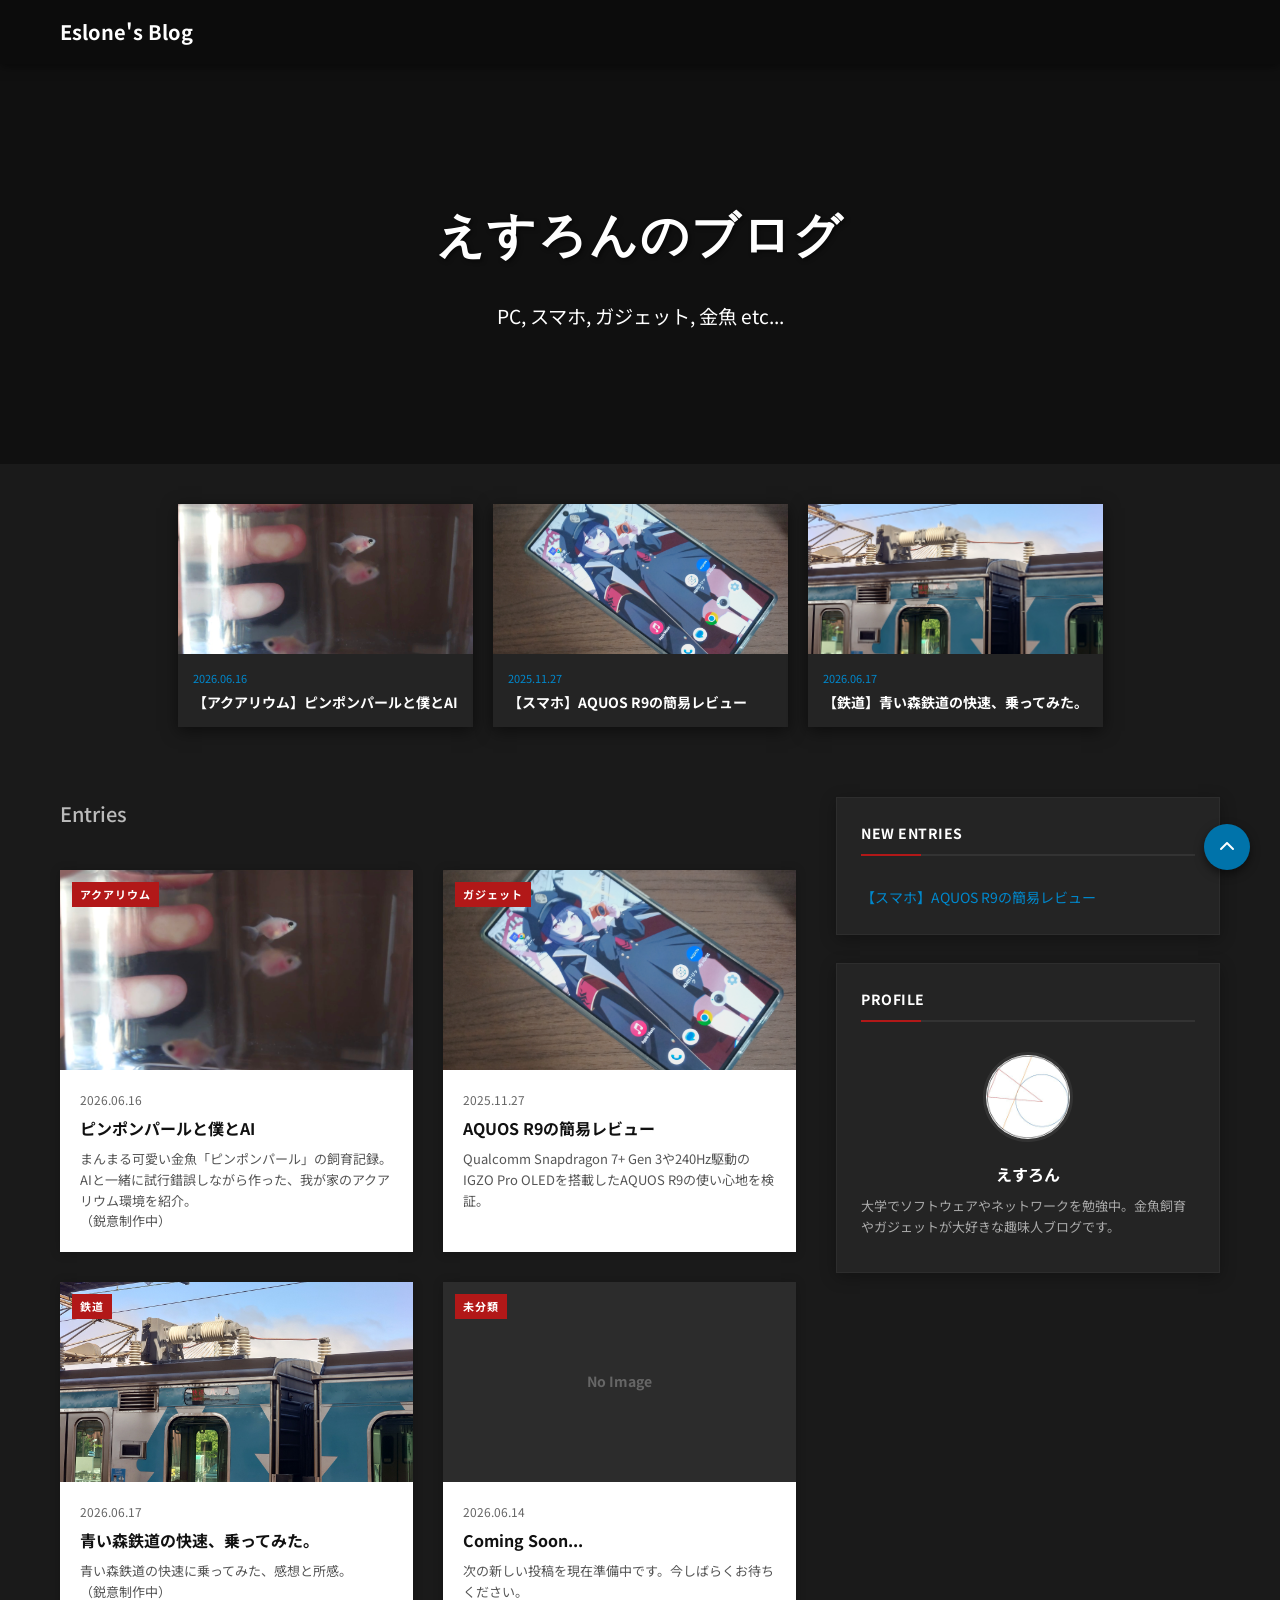
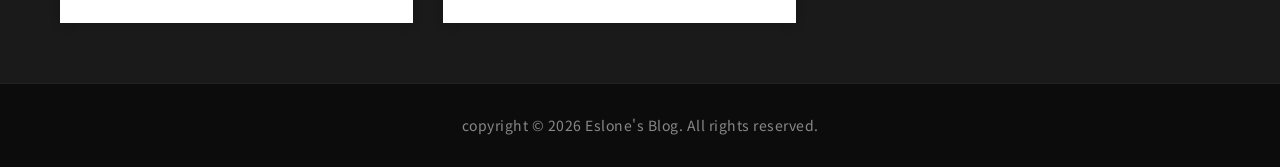
==== index.html @ 4dcef43d "Add files via upload" ====
<!DOCTYPE html>
<html lang="ja">
<head>
    <meta charset="UTF-8">
    <meta name="viewport" content="width=device-width, initial-scale=1.0">
    <title>Eslone's Blog</title>
    <link rel="preconnect" href="https://fonts.googleapis.com">
    <link rel="preconnect" href="https://fonts.gstatic.com" crossorigin>
    <link href="https://fonts.googleapis.com/css2?family=Noto+Sans+JP:wght@400;500;700&display=swap" rel="stylesheet">
    <link rel="stylesheet" href="https://cdnjs.cloudflare.com/ajax/libs/font-awesome/6.4.0/css/all.min.css">
    
    <!-- あなたのローカルCSSパス（元の設定をキープ） -->
    <link rel="stylesheet" href="./CSS/style_pages.css">
</head>
<body class="streetist-style">

    <!-- 1. メインヘッダー -->
    <header class="site-header">
        <div class="header-container">
            <a href="#" class="logo">Eslone's Blog</a>
        </div>
    </header>

    <!-- 2. 大きなヒーローカバー画像エリア -->
    <section class="hero-section">
        <div class="hero-content">
            <h1 class="hero-title">えすろんのブログ</h1>
            <p class="hero-subtitle">PC, スマホ, ガジェット, 金魚 etc...</p>
        </div>
    </section>

    <!-- 3. STREETIST風：3連ピックアップ記事エリア -->
    <section class="pickup-container">
        <div class="pickup-inner">
            <div class="pickup-card">
                <a href="#" class="pickup-link">
                    <div class="pickup-img-wrap">
                        <img src="./HTML_IMAGE/20260616_0.png" alt="金魚">
                    </div>
                    <div class="pickup-info">
                        <time class="pickup-date">2026.06.16</time>
                        <h3 class="pickup-title">【アクアリウム】ピンポンパールと僕とAI</h3>
                    </div>
                </a>
            </div>
            <div class="pickup-card">
                <a href="./20251127.html" class="pickup-link">
                    <div class="pickup-img-wrap">
                        <!-- ここにAQUOSレビュー用の画像など -->
                        <img src="./HTML_IMAGE/20250429_0.png" alt="AQUOS review">
                    </div>
                    <div class="pickup-info">
                        <time class="pickup-date">2025.11.27</time>
                        <h3 class="pickup-title">【スマホ】AQUOS R9の簡易レビュー</h3>
                    </div>
                </a>
            </div>
            <div class="pickup-card">
                <a href="#" class="pickup-link">
                    <div class="pickup-img-wrap">
                        <!-- ここにAQUOSレビュー用の画像など -->
                        <img src="./HTML_IMAGE/20260617_0.png" alt="AQUOS review">
                    </div>
                    <div class="pickup-info">
                        <time class="pickup-date">2026.06.17</time>
                        <h3 class="pickup-title">【鉄道】青い森鉄道の快速、乗ってみた。</h3>
                    </div>
                </a>
            </div>
        </div>
    </section>

    <!-- 4. メインレイアウト（2カラム構造） -->
    <div class="container main-layout">
        
        <main class="main-content">
            <h2 class="section-title">Entries</h2>
            
            <div class="posts-grid-streetist">
                <!-- 記事カード 1 -->
                <article class="streetist-card">
                    <a href="#">
                        <div class="card-img-wrap">
                            <span class="card-badge">アクアリウム</span>
                            <img src="./HTML_IMAGE/20260616_0.png" alt="">
                        </div>
                        <div class="card-text-area">
                            <time class="card-date">2026.06.16</time>
                            <h3 class="card-title">ピンポンパールと僕とAI</h3>
                            <p class="card-excerpt">まんまる可愛い金魚「ピンポンパール」の飼育記録。AIと一緒に試行錯誤しながら作った、我が家のアクアリウム環境を紹介。<br>（鋭意制作中）</p>
                        </div>
                    </a>
                </article>

                <!-- 記事カード 2 -->
                <article class="streetist-card">
                    <a href="./20251127.html">
                        <div class="card-img-wrap">
                            <span class="card-badge">ガジェット</span>
                            <img src="./HTML_IMAGE/20250429_0.png" alt="">
                        </div>
                        <div class="card-text-area">
                            <time class="card-date">2025.11.27</time>
                            <h3 class="card-title">AQUOS R9の簡易レビュー</h3>
                            <p class="card-excerpt">Qualcomm Snapdragon 7+ Gen 3や240Hz駆動のIGZO Pro OLEDを搭載したAQUOS R9の使い心地を検証。</p>
                        </div>
                    </a>
                </article>

                <!-- 記事カード 3 -->
                <article class="streetist-card">
                    <a href="#">
                        <div class="card-img-wrap">
                            <span class="card-badge">鉄道</span>
                            <img src="./HTML_IMAGE/20260617_0.png" alt="青い森鉄道701-101">
                        </div>
                        <div class="card-text-area">
                            <time class="card-date">2026.06.17</time>
                            <h3 class="card-title">青い森鉄道の快速、乗ってみた。</h3>
                            <p class="card-excerpt">青い森鉄道の快速に乗ってみた、感想と所感。<br>（鋭意制作中）</p>
                        </div>
                    </a>
                </article>

                <!-- 記事カード 4 -->
                <article class="streetist-card">
                    <a href="#">
                        <div class="card-img-wrap">
                            <span class="card-badge">未分類</span>
                            <div class="no-image-placeholder">No Image</div>
                        </div>
                        <div class="card-text-area">
                            <time class="card-date">2026.06.14</time>
                            <h3 class="card-title">Coming Soon...</h3>
                            <p class="card-excerpt">次の新しい投稿を現在準備中です。今しばらくお待ちください。</p>
                        </div>
                    </a>
                </article>
            </div>
        </main>

        <!-- サイドバーエリア（STREETISTの見出しデザインに最適化） -->
        <aside class="sidebar">
            <!--<section class="widget">
                <h2 class="widget-title"><span class="title-inner">SEARCH</span></h2>
                <div class="search-form-wrap">
                    <input type="text" placeholder="search word..." class="search-input">
                    <button class="search-btn"><i class="fa-solid fa-magnifying-glass"></i></button>
                </div>
            </section>-->

            <section class="widget">
                <h2 class="widget-title"><span class="title-inner">NEW ENTRIES</span></h2>
                <ul class="widget-list">
                    <!--<li><a href="./20260616.html">【アクアリウム】ピンポンパールと僕とAI</a></li>-->
                    <li><a href="./20251127_2.html">【スマホ】AQUOS R9の簡易レビュー</a></li>
                </ul>
            </section>

            <section class="widget">
                <h2 class="widget-title"><span class="title-inner">PROFILE</span></h2>
                <div class="profile-widget">
                    <img src="./HTML_IMAGE/Logo.jpg" alt="管理人" class="profile-avatar">
                    <p class="profile-name">えすろん</p>
                    <p class="profile-text">大学でソフトウェアやネットワークを勉強中。金魚飼育やガジェットが大好きな趣味人ブログです。</p>
                </div>
            </section>
        </aside>
    </div>

    <!-- ページトップへ戻るボタン -->
    <button class="scroll-top-btn" aria-label="ページトップへ戻る" onclick="window.scrollTo({top: 0, behavior: 'smooth'});">
        <i class="fa-solid fa-chevron-up"></i>
    </button>

    <footer class="site-footer">
        <div class="footer-container">
            <p class="copyright">copyright &copy; 2026 Eslone's Blog. All rights reserved.</p>
        </div>
    </footer>

</body>
</html>
---- CSS/style_pages.css ----
@charset "UTF-8";

/* ==========================================
   1. 全般的なリセット & 基本設定
   ========================================== */
* {
    margin: 0;
    padding: 0;
    box-sizing: border-box;
}

body {
    background-color: #1a1a1a; /* より引き締まった深みのあるダークグレー */
    font-family: 'Noto Sans JP', -apple-system, BlinkMacSystemFont, "Segoe UI", Roboto, sans-serif;
    color: #e0e0e0;
    line-height: 1.7;
    
    /* 画面最下部にフッターを固定するための設定 */
    display: flex;
    flex-direction: column;
    min-height: 100vh; /* 常にブラウザ画面いっぱいの高さを最低限確保 */
}

a {
    color: #0088cc;
    text-decoration: none;
    transition: color 0.3s ease;
}

a:hover {
    color: #00b3ff;
    text-decoration: underline;
}

/* 共通アイコン設定 */
.icon-circle {
    display: inline-flex;
    align-items: center;
    justify-content: center;
    width: 32px;
    height: 32px;
    background-color: #0073aa;
    color: #ffffff;
    border-radius: 50%;
    font-size: 14px;
    margin-right: 10px;
    box-shadow: 0 2px 5px rgba(0,0,0,0.2);
}

.icon-circle-sm {
    display: inline-flex;
    align-items: center;
    justify-content: center;
    width: 24px;
    height: 24px;
    background-color: #0073aa;
    color: #ffffff;
    border-radius: 50%;
    font-size: 11px;
    margin-right: 10px;
}

/* ==========================================
   2. ヘッダー (ナビゲーション)
   ========================================== */
.site-header {
    background-color: #0c0c0c;
    padding: 15px 0;
    position: sticky;
    top: 0;
    z-index: 100;
    box-shadow: 0 2px 10px rgba(0,0,0,0.5);
}

.header-container {
    max-width: 1200px;
    margin: 0 auto;
    padding: 0 20px;
    display: flex;
    justify-content: space-between;
    align-items: center;
}

.logo {
    color: #ffffff;
    font-size: 20px;
    font-weight: 700;
    display: flex;
    align-items: center;
    text-decoration: none;
}

/* ==========================================
   3. ヒーローセクション (カバー画像エリア)
   ========================================== */
.hero-section {
    /* ここに画像をぶっこみます！ */
    background-image: url("C:\\Users\\Yutaro Saka\\Downloads\\Gemini_Generated_Image_vu276qvu276qvu27_2(UpPhoto)(scale)(x2.000000).jpg"); /* 画像のファイルパス */
    background-size: cover;        /* 画像をエリア全体に広げる */
    background-position: center;   /* 画像の中心を合わせる */
    background-repeat: no-repeat; /* 繰り返しを防ぐ */
    
    /* テキストを中央に配置する */
    display: flex;
    justify-content: center;
    align-items: center;
    
    /* 適切な高さを設定 */
    min-height: 400px; /* お好みの高さに */
    
    /* オプション：画像が明るい場合、テキストを見やすくするために半透明の黒を重ねる */
    background-blend-mode: overlay;
    background-color: rgba(0, 0, 0, 0.4);
    
    /* テキスト全体の色を白にする */
    color: white;
}

.hero-content {
    text-align: center; /* テキストを中央揃え */
}

.hero-title {
    font-size: 3em; /* 大きなフォントサイズ */
    font-weight: bold;
    margin-bottom: 0.5em; /* 下にマージン */
    text-shadow: 2px 2px 4px rgba(0,0,0,0.5); /* 影をつけて視認性アップ */
}

.hero-subtitle {
    font-size: 1.2em; /* サブタイトル用の少し小さいサイズ */
    font-weight: normal;
}

/* ==========================================
   4. レイアウト構造
   ========================================== */
.container {
    max-width: 1200px;
    margin: 0 auto;
    padding: 0 20px;
}

/* PC等幅広サイズで2カラム、モバイルで1カラム */
.main-layout {
    display: grid;
    grid-template-columns: 1fr;
    gap: 40px;
    flex-grow: 1; /* 余った縦方向のスペースをこのエリアが自動で引き伸ばす */
    margin-bottom: 60px; /* ★追加：最下部の記事やサイドバーと、フッターの間に60pxの隙間を作ります */
}

@media (min-width: 992px) {
    .main-layout {
        grid-template-columns: 2.3fr 1.2fr;
        align-items: start;
    }
}

/* ==========================================
   5. 投稿一覧エリア
   ========================================== */
.main-content {
    display: flex;
    flex-direction: column;
    gap: 24px;
    margin-top: 30px; /* ヒーロー画像との間に隙間を確保 */
}

/* 「投稿一覧」タイトルタグ（文字だけに変更） */
.section-title {
    color: #bbbbbb;
    font-size: 20px;
    font-weight: 500;
    margin-bottom: 15px;
    display: inline-flex;
    align-items: center;
    width: fit-content;
}

/* 複数投稿を整理して見せるためのグリッド */
.posts-grid {
    display: grid;
    grid-template-columns: 1fr;
    gap: 24px;
}

@media (min-width: 576px) {
    .posts-grid {
        grid-template-columns: repeat(2, 1fr); /* 2列並びにして視認性を向上 */
    }
}

/* 投稿カードのブラッシュアップ */
.post-card {
    background-color: #ffffff;
    border-radius: 14px;
    overflow: hidden;
    display: flex;
    flex-direction: column;
    box-shadow: 0 10px 20px rgba(0,0,0,0.4);
    transition: transform 0.3s ease, box-shadow 0.3s ease;
    height: 100%;
}

.post-card:hover {
    transform: translateY(-8px); /* ホバー時の上品な浮き上がり */
    box-shadow: 0 15px 30px rgba(0,115,170,0.25);
}

/* カード画像エリア */
.card-image {
    background: linear-gradient(135deg, #e0e0e0, #f5f5f5);
    height: 200px;
    display: flex;
    flex-direction: column;
    justify-content: center;
    align-items: center;
    color: #555555;
    text-align: center;
    padding: 20px;
    position: relative;
    overflow: hidden;
    border-bottom: 1px solid #f0f0f0;
}

/* ★ここを追加：カード内の画像が必ず綺麗に収まる設定 */
.card-image img {
    width: 100%;
    height: 100%;
    object-fit: cover;      /* 縦横比を維持したままエリアいっぱいに広げる */
    object-position: center; /* 画像の中心を基準にする */
    position: absolute;
    top: 0;
    left: 0;
}

/* 画像あり投稿用の背景画像 */
.card-image.has-image {
    background-size: cover;
    background-position: center;
}

.no-image-text {
    font-size: 28px;
    font-weight: 700;
    color: #666666;
    margin-bottom: 6px;
    letter-spacing: 1px;
}

.theme-text {
    font-size: 13px;
    color: #888888;
}

/* カードの文字エリア */
.card-content {
    padding: 20px;
    display: flex;
    flex-direction: column;
    flex-grow: 1;
    background-color: #ffffff;
}

.post-title {
    font-size: 20px;
    font-weight: 700;
    margin-bottom: 12px;
    line-height: 1.4;
}

.post-title a {
    color: #222222;
    text-decoration: none;
    transition: color 0.2s ease;
}

.post-title a:hover {
    color: #0073aa;
}

/* 本文プレースホルダー */
.post-excerpt {
    color: #666666;
    font-size: 14px;
    margin-bottom: 15px;
    display: -webkit-box;
    -webkit-line-clamp: 2;
    -webkit-box-orient: vertical;
    overflow: hidden;
}

/* タグ・日付情報 */
.card-meta {
    margin-top: auto; /* 下部に固定 */
    display: flex;
    justify-content: space-between;
    align-items: center;
    font-size: 13px;
    border-top: 1px solid #f0f0f0;
    padding-top: 12px;
}

.category {
    background-color: #f0f4f8;
    color: #0073aa;
    padding: 4px 10px;
    border-radius: 4px;
    font-weight: 500;
}

.post-date {
    color: #888888;
}

/* ==========================================
   6. サイドバー
   ========================================== */
.sidebar {
    display: flex;
    flex-direction: column;
    gap: 28px;
    margin-top: 30px; /* 上部に隙間を確保 */
}

.widget {
    background-color: #242424; /* ダークテーマに合わせた背景色 */
    border-radius: 14px;
    padding: 24px;
    box-shadow: 0 4px 15px rgba(0,0,0,0.3);
    border: 1px solid #2d2d2d;
}

.widget-title-container,
.widget-title {
    display: flex;
    align-items: center;
    font-size: 16px;
    font-weight: 700;
    color: #ffffff;
    margin-bottom: 16px;
    letter-spacing: 0.5px;
}

.widget-label {
    font-size: 15px;
    color: #cccccc;
}

/* 検索フォーム */
.search-form {
    display: flex;
    gap: 8px;
}

.search-input {
    flex: 1;
    background-color: #1a1a1a;
    border: 1px solid #3d3d3d;
    border-radius: 8px;
    padding: 10px 14px;
    font-size: 15px;
    color: #ffffff;
    outline: none;
    transition: border-color 0.3s;
}

.search-input:focus {
    border-color: #0073aa;
}

.search-submit {
    background-color: #0073aa;
    border: none;
    border-radius: 8px;
    padding: 10px 18px;
    font-size: 14px;
    font-weight: 500;
    cursor: pointer;
    color: #ffffff;
    transition: background-color 0.2s;
}

.search-submit:hover {
    background-color: #0088cc;
}

/* ウィジェットリスト */
.widget-list {
    list-style: none;
}

.widget-list li {
    font-size: 14px;
    padding: 10px 0;
    border-bottom: 1px solid #333333;
}

.widget-list li:last-child {
    border-bottom: none;
    padding-bottom: 0;
}

.widget-list li a {
    color: #0088cc;
    text-decoration: none;
    transition: color 0.2s;
}

.widget-list li a:hover {
    color: #00b3ff;
    text-decoration: underline;
}

/* 最近のコメント */
.comments-list li {
    color: #aaaaaa;
    line-height: 1.6;
}

.comments-list .commenter {
    color: #ffffff;
    font-weight: 500;
    text-decoration: none;
}

.comments-list .commenter:hover {
    color: #00b3ff;
    text-decoration: underline;
}

/* ==========================================
   7. 補助ツール (スクロールトップ等)
   ========================================== */
.scroll-top-btn {
    position: fixed;
    bottom: 30px;
    right: 30px;
    width: 46px;
    height: 46px;
    background-color: #0073aa;
    color: #ffffff;
    border: none;
    border-radius: 50%;
    cursor: pointer;
    display: flex;
    align-items: center;
    justify-content: center;
    font-size: 16px;
    box-shadow: 0 4px 10px rgba(0,0,0,0.5);
    transition: background-color 0.2s, transform 0.2s;
}

.scroll-top-btn:hover {
    background-color: #0088cc;
    transform: translateY(-3px);
}

/* ==========================================
   8. フッター
   ========================================== */
.site-footer {
    background-color: #0c0c0c; /* ヘッダーと同じ深い黒 */
    padding: 30px 0;
    margin-top: auto; /* コンテンツが少なくても強制的に最下部へ押し下げる */
    border-top: 1px solid #222222;
    text-align: center;
    width: 100%;
}

.footer-container {
    max-width: 1200px;
    margin: 0 auto;
    padding: 0 20px;
}

.copyright {
    color: #888888;
    font-size: 14px;
    letter-spacing: 0.5px;
}

/* ==========================================
   9. 記事詳細ページ用スタイル
   ========================================== */

/* 記事ページ用のヒーローセクション調整 */
.post-hero {
    min-height: 350px;
    padding: 40px 20px;
}

.post-meta-top {
    margin-bottom: 15px;
    font-size: 14px;
    display: flex;
    justify-content: center;
    gap: 15px;
    align-items: center;
}

.post-meta-top .category {
    background-color: #0073aa;
    color: #ffffff;
}

.post-main-title {
    font-size: 2.4em;
    max-width: 800px;
    margin: 0 auto;
    line-height: 1.4;
}

@media (max-width: 768px) {
    .post-main-title {
        font-size: 1.8em;
    }
}

/* 記事本文の装飾 */
.entry-article {
    background-color: #242424; /* カードやサイドバーと同じトーンの背景 */
    border-radius: 14px;
    padding: 40px;
    box-shadow: 0 4px 15px rgba(0,0,0,0.3);
    border: 1px solid #2d2d2d;
}

@media (max-width: 576px) {
    .entry-article {
        padding: 20px; /* スマホ時は余白を狭めて画面幅を広く使う */
    }
}

.entry-content {
    color: #e0e0e0;
    font-size: 16px;
    line-height: 1.8;
}

/* 本文内の段落間の余白 */
.entry-content p {
    margin-bottom: 24px;
}

/* 本文内の見出し (h2) */
.entry-content h2 {
    color: #ffffff;
    font-size: 22px;
    font-weight: 700;
    margin-top: 40px;
    margin-bottom: 20px;
    padding-bottom: 8px;
    border-bottom: 2px solid #3d3d3d; /* 下線をつけて見出しを強調 */
}

/* 本us内の見出し (h3) */
.entry-content h3 {
    color: #ffffff;
    font-size: 18px;
    font-weight: 700;
    margin-top: 30px;
    margin-bottom: 15px;
}

/* リストのスタイル */
.entry-content ul, 
.entry-content ol {
    margin-bottom: 24px;
    padding-left: 20px;
}

.entry-content li {
    margin-bottom: 8px;
}

/* コードブロック（ソースコードを表示する場合） */
.entry-content pre {
    background-color: #1a1a1a;
    border: 1px solid #3d3d3d;
    border-radius: 8px;
    padding: 16px;
    overflow-x: auto;
    margin-bottom: 24px;
}

.entry-content pre code {
    font-family: 'Consolas', 'Monaco', 'Courier New', Courier, monospace;
    color: #00b3ff;
    font-size: 14px;
}

/* 記事下のナビゲーション（一覧に戻るボタン） */
.post-footer-nav {
    margin-top: 40px;
    padding-top: 20px;
    border-top: 1px solid #3d3d3d;
}

.back-to-home {
    display: inline-flex;
    align-items: center;
    gap: 8px;
    color: #aaaaaa;
    font-size: 15px;
    transition: color 0.2s;
}

.back-to-home:hover {
    color: #00b3ff;
    text-decoration: none;
}

/* ==========================================
   STREETIST風 魔改造スタイル調整用（修正版）
   ========================================== */

/* ヘッダー周りのキャッチコピー文言 */
.site-header .catchphrase {
    font-size: 11px;
    color: #888;
    margin-top: 4px;
    text-align: center;
    letter-spacing: 1px;
}

/* ヒーロータイトルのシャープな見栄え化 */
.hero-title {
    font-family: 'Comfortaa', sans-serif;
    letter-spacing: 2px;
}

/* 3連ピックアップコンテナ */
.pickup-container {
    max-width: 1200px;
    /* ★修正: -40px だったネガティブマージンを 40px に変更し、ヒーロー画像と被らないように下にずらします */
    margin: 40px auto 40px; 
    padding: 0 20px;
    position: relative;
    z-index: 10;
}

.pickup-inner {
    display: grid;
    grid-template-columns: 1fr;
    gap: 20px;
}

@media (min-width: 768px) {
    .pickup-inner {
        grid-template-columns: repeat(3, 1fr);
    }
}

.pickup-card {
    background: #242424;
    /* ★修正: border-radius を 0px にして丸角を除去 */
    border-radius: 0px;
    overflow: hidden;
    box-shadow: 0 4px 15px rgba(0,0,0,0.5);
    transition: transform 0.3s;
}

.pickup-card:hover {
    transform: translateY(-5px);
}

.pickup-link {
    display: block;
    text-decoration: none !important;
}

.pickup-img-wrap {
    height: 150px;
    position: relative;
    background: #111;
    overflow: hidden;
}

.pickup-img-wrap img {
    width: 100%;
    height: 100%;
    object-fit: cover;
}

.no-image-placeholder {
    width: 100%;
    height: 100%;
    display: flex;
    justify-content: center;
    align-items: center;
    color: #666;
    font-size: 14px;
    background: #2c2c2c;
    font-weight: bold;
}

.pickup-info {
    padding: 15px;
}

.pickup-date {
    font-size: 11px;
    color: #0088cc;
    display: block;
    margin-bottom: 5px;
}

.pickup-title {
    font-size: 14px;
    color: #ffffff;
    font-weight: 700;
    line-height: 1.4;
}

/* メインコンテンツ側の記事構造 */
.posts-grid-streetist {
    display: grid;
    grid-template-columns: 1fr;
    gap: 30px;
}

@media (min-width: 576px) {
    .posts-grid-streetist {
        grid-template-columns: repeat(2, 1fr);
    }
}

.streetist-card {
    background: #ffffff;
    border-radius: 0px; /* ソリッドでエッジのある四角形 */
    overflow: hidden;
    box-shadow: 0 1px 10px rgba(0,0,0,0.2);
    transition: all 0.3s;
}

.streetist-card:hover {
    transform: translateY(-4px);
    box-shadow: 0 8px 25px rgba(0,0,0,0.4);
}

.streetist-card a {
    text-decoration: none !important;
}

.card-img-wrap {
    height: 200px;
    position: relative;
    background: #111;
    overflow: hidden;
}

.card-img-wrap img {
    width: 100%;
    height: 100%;
    object-fit: cover;
    transition: transform 0.4s;
}

.streetist-card:hover .card-img-wrap img {
    transform: scale(1.05); /* ホバー時にうっすらズーム */
}

/* 左上のカテゴリーバッジ */
.card-badge {
    position: absolute;
    top: 12px;
    left: 12px;
    background: #b21818;
    color: #ffffff;
    font-size: 11px;
    font-weight: bold;
    padding: 3px 8px;
    z-index: 5;
    letter-spacing: 1px;
}

.card-text-area {
    padding: 20px;
    background: #ffffff;
}

.card-date {
    font-size: 12px;
    color: #666666;
    display: block;
    margin-bottom: 6px;
}

.card-title {
    font-size: 16px;
    color: #111111 !important;
    font-weight: 700;
    line-height: 1.4;
    margin-bottom: 10px;
}

.streetist-card:hover .card-title {
    color: #b21818 !important;
}

.card-excerpt {
    font-size: 13px;
    color: #555555 !important;
    line-height: 1.6;
}

/* サイドバーの各ウィジェット設定 */
.sidebar .widget {
    /* ★修正: widget自体の丸角も除去し、四角形に統一します */
    border-radius: 0px !important;
}

/* サイドバーの見出しのドット下線 */
.sidebar .widget-title {
    font-size: 14px;
    font-weight: bold;
    color: #ffffff;
    border-bottom: 2px solid #333333;
    padding-bottom: 8px;
    margin-bottom: 20px;
    position: relative;
}

.sidebar .widget-title::after {
    content: "";
    position: absolute;
    bottom: -2px;
    left: 0;
    width: 60px;
    height: 2px;
    background-color: #b21818;
}

/* サイドバー内検索フォーム */
.search-form-wrap {
    display: flex;
    border: 1px solid #3d3d3d;
    background: #1a1a1a;
    padding: 2px;
}

.search-form-wrap .search-input {
    border: none;
    background: transparent;
    padding: 10px;
    color: #fff;
    flex-grow: 1;
    outline: none;
    font-size: 14px;
}

.search-form-wrap .search-btn {
    border: none;
    background: #b21818;
    color: #fff;
    padding: 0 15px;
    cursor: pointer;
}

/* プロフィールウィジェット */
.profile-widget {
    text-align: center;
    padding: 10px 0;
}

.profile-avatar {
    width: 90px;
    height: 90px;
    border-radius: 50%; /* プロフィール画像は元のデモ通り丸のままにしています */
    margin-bottom: 12px;
    border: 3px solid #333;
}

.profile-name {
    font-size: 16px;
    font-weight: bold;
    color: #ffffff;
    margin-bottom: 8px;
}

.profile-text {
    font-size: 13px;
    color: #aaaaaa;
    text-align: left;
    line-height: 1.6;
}
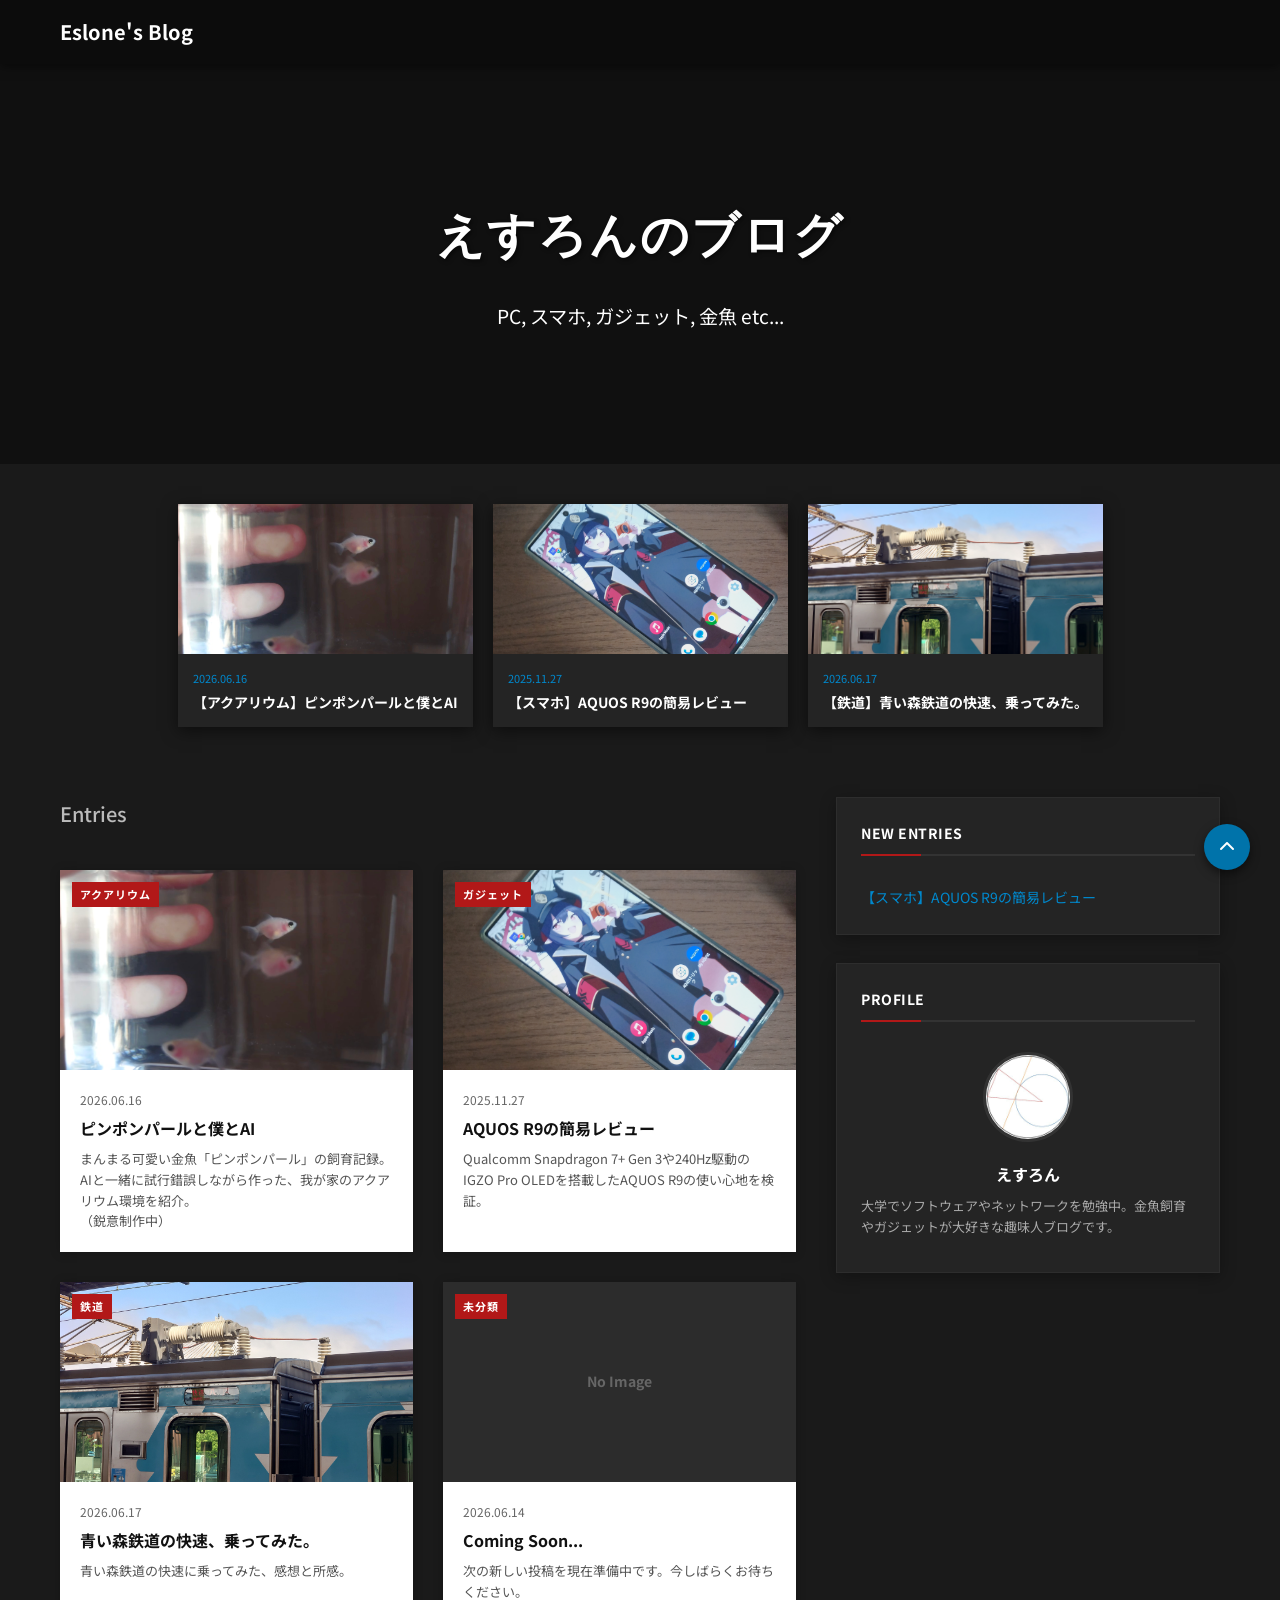
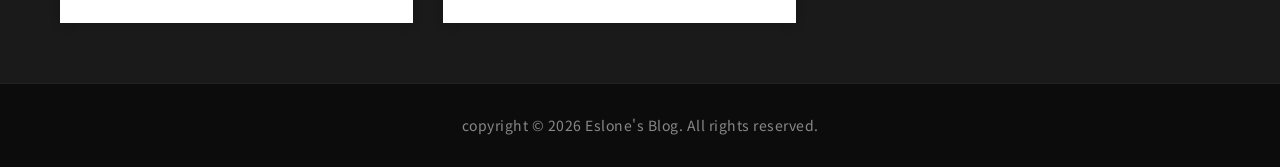
==== commit 1e01bf3b: "Add files via upload" ====
--- a/index.html
+++ b/index.html
@@ -56,7 +56,7 @@
                 </a>
             </div>
             <div class="pickup-card">
-                <a href="#" class="pickup-link">
+                <a href="20260618.html" class="pickup-link">
                     <div class="pickup-img-wrap">
                         <!-- ここにAQUOSレビュー用の画像など -->
                         <img src="./HTML_IMAGE/20260617_0.png" alt="AQUOS review">
@@ -109,7 +109,7 @@
 
                 <!-- 記事カード 3 -->
                 <article class="streetist-card">
-                    <a href="#">
+                    <a href="20260618.html">
                         <div class="card-img-wrap">
                             <span class="card-badge">鉄道</span>
                             <img src="./HTML_IMAGE/20260617_0.png" alt="青い森鉄道701-101">
@@ -117,7 +117,7 @@
                         <div class="card-text-area">
                             <time class="card-date">2026.06.17</time>
                             <h3 class="card-title">青い森鉄道の快速、乗ってみた。</h3>
-                            <p class="card-excerpt">青い森鉄道の快速に乗ってみた、感想と所感。<br>（鋭意制作中）</p>
+                            <p class="card-excerpt">青い森鉄道の快速に乗ってみた、感想と所感。</p>
                         </div>
                     </a>
                 </article>
--- a/CSS/style_pages.css
+++ b/CSS/style_pages.css
@@ -95,7 +95,7 @@
    ========================================== */
 .hero-section {
     /* ここに画像をぶっこみます！ */
-    background-image: url("C:\\Users\\Yutaro Saka\\Downloads\\Gemini_Generated_Image_vu276qvu276qvu27_2(UpPhoto)(scale)(x2.000000).jpg"); /* 画像のファイルパス */
+    background-image: url("../HTML_IMAGE/index.png"); /* 画像のファイルパス(バグってるかも？) */
     background-size: cover;        /* 画像をエリア全体に広げる */
     background-position: center;   /* 画像の中心を合わせる */
     background-repeat: no-repeat; /* 繰り返しを防ぐ */
@@ -885,4 +885,4 @@
     color: #aaaaaa;
     text-align: left;
     line-height: 1.6;
-}+}
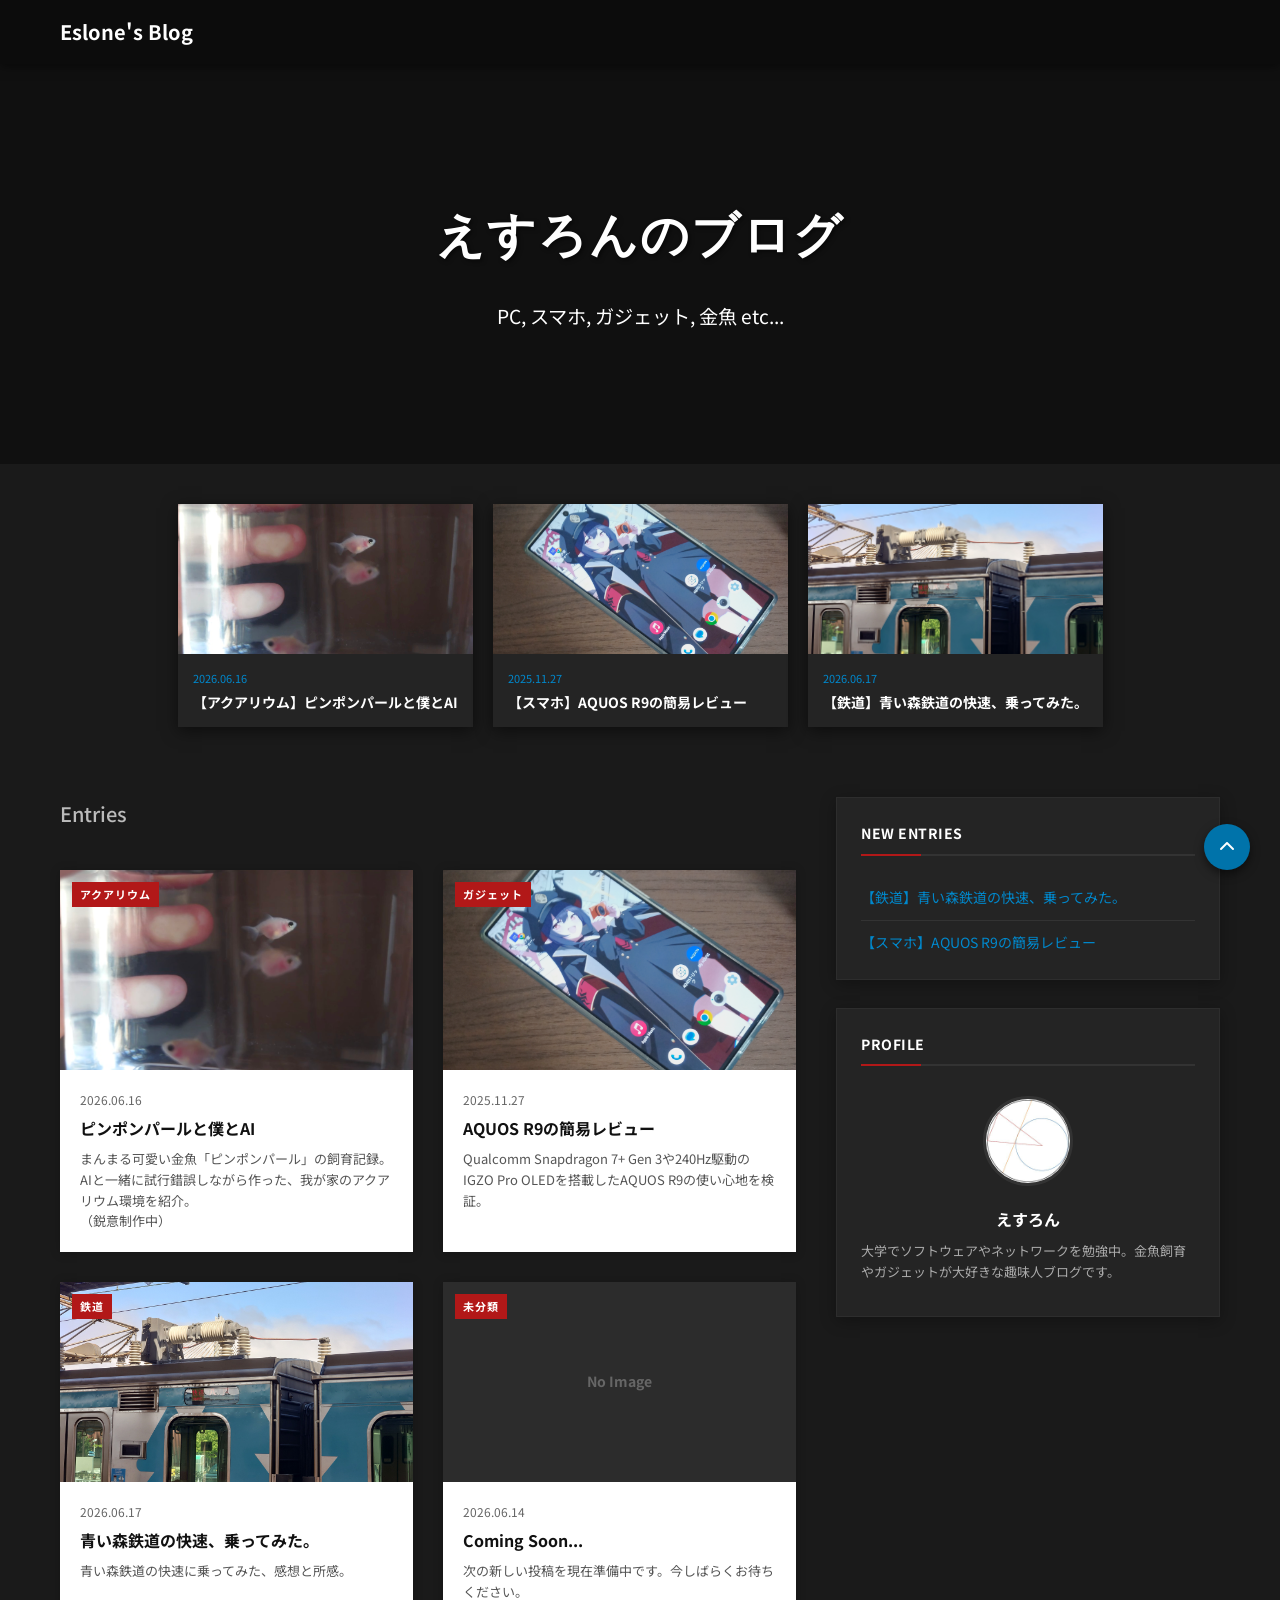
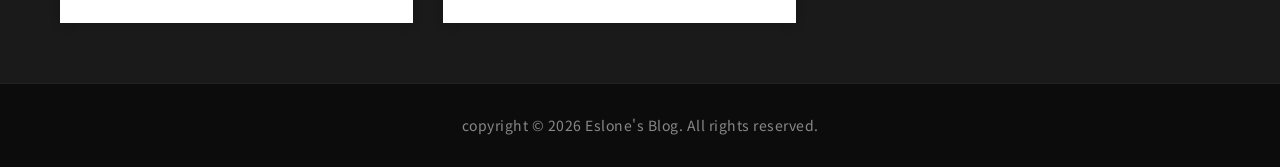
==== commit 80e581f5: "Add files via upload" ====
--- a/index.html
+++ b/index.html
@@ -152,7 +152,7 @@
             <section class="widget">
                 <h2 class="widget-title"><span class="title-inner">NEW ENTRIES</span></h2>
                 <ul class="widget-list">
-                    <!--<li><a href="./20260616.html">【アクアリウム】ピンポンパールと僕とAI</a></li>-->
+                    <li><a href="./20260618.html">【鉄道】青い森鉄道の快速、乗ってみた。</a></li>
                     <li><a href="./20251127_2.html">【スマホ】AQUOS R9の簡易レビュー</a></li>
                 </ul>
             </section>
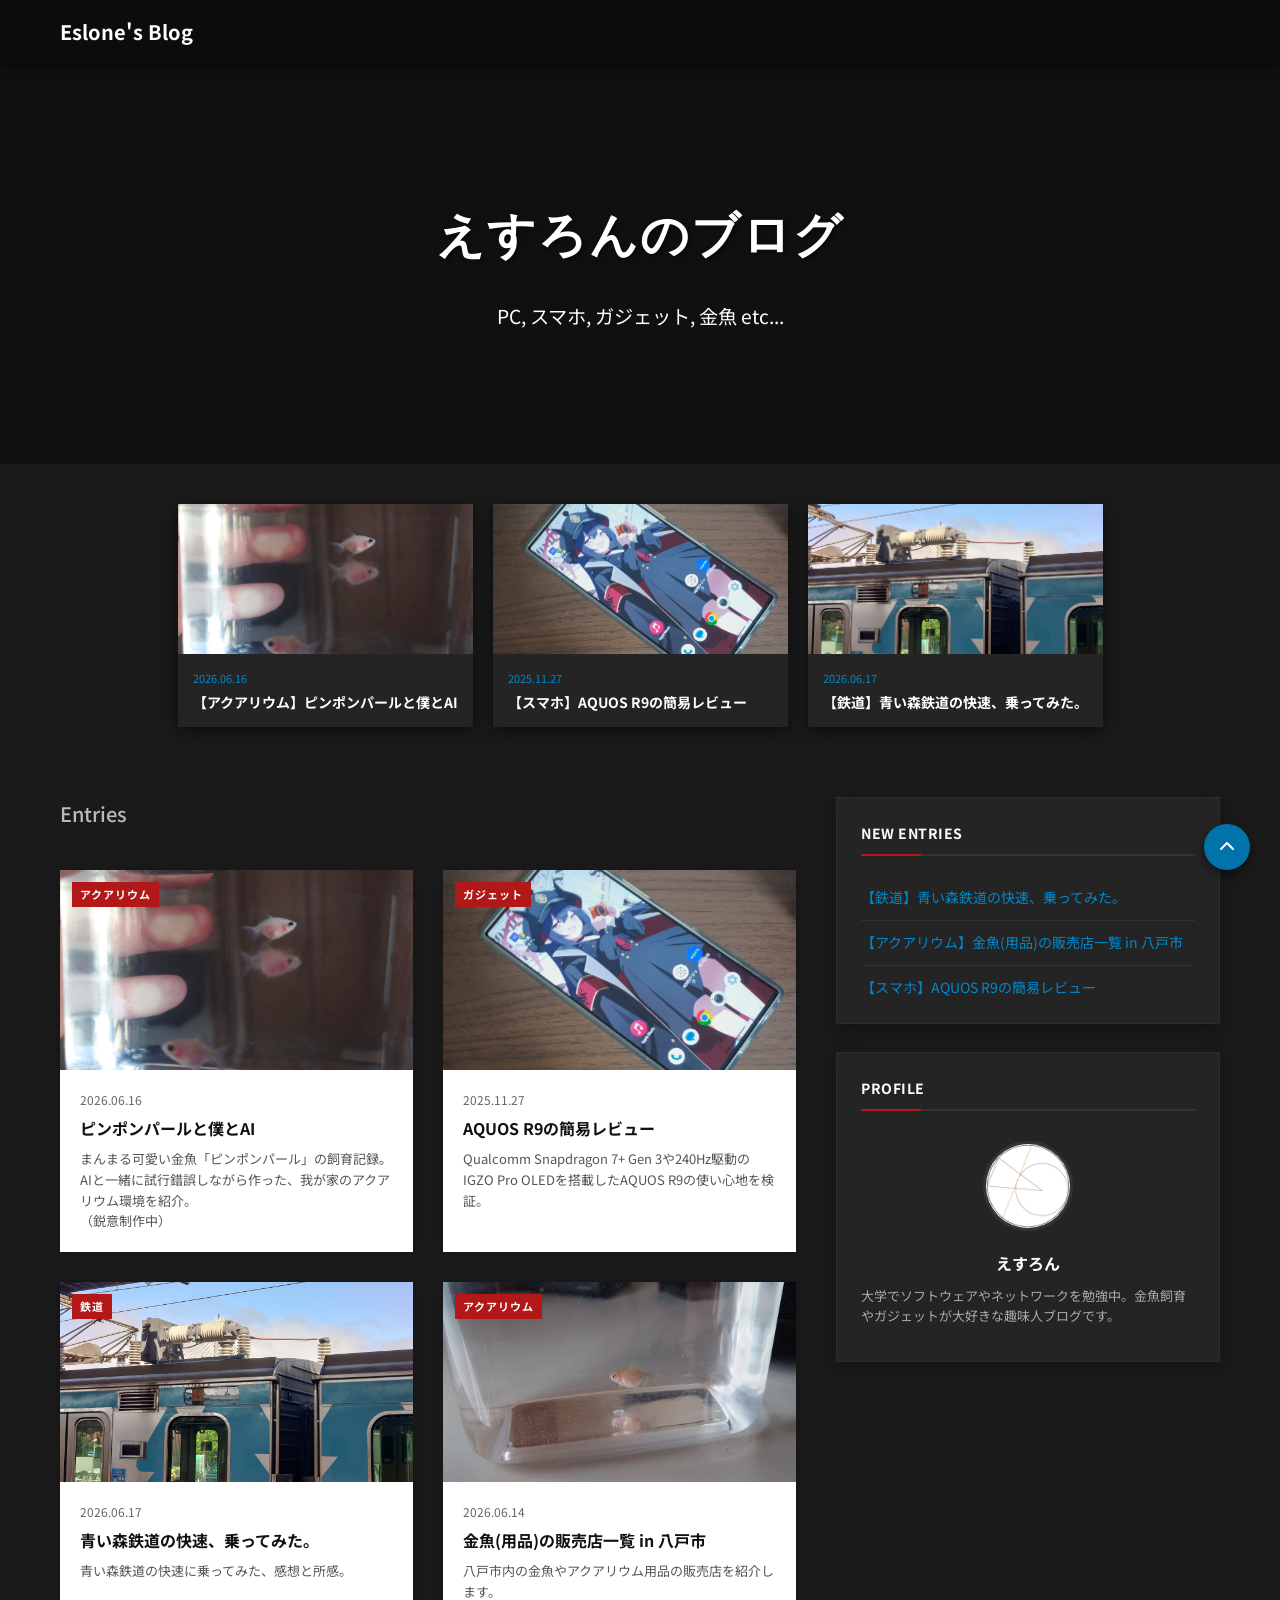
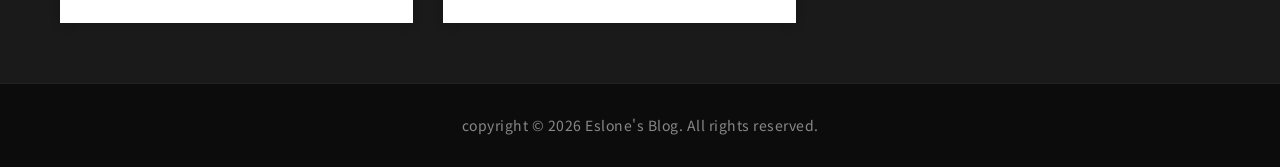
==== commit 48b17a99: "Add files via upload" ====
--- a/index.html
+++ b/index.html
@@ -124,15 +124,15 @@
 
                 <!-- 記事カード 4 -->
                 <article class="streetist-card">
-                    <a href="#">
+                    <a href="./20260512.html">
                         <div class="card-img-wrap">
-                            <span class="card-badge">未分類</span>
-                            <div class="no-image-placeholder">No Image</div>
+                            <span class="card-badge">アクアリウム</span>
+                            <img src="./HTML_IMAGE/20260512_0.png" alt="ちびピンポンパール">
                         </div>
                         <div class="card-text-area">
                             <time class="card-date">2026.06.14</time>
-                            <h3 class="card-title">Coming Soon...</h3>
-                            <p class="card-excerpt">次の新しい投稿を現在準備中です。今しばらくお待ちください。</p>
+                            <h3 class="card-title">金魚(用品)の販売店一覧 in 八戸市</h3>
+                            <p class="card-excerpt">八戸市内の金魚やアクアリウム用品の販売店を紹介します。</p>
                         </div>
                     </a>
                 </article>
@@ -153,7 +153,8 @@
                 <h2 class="widget-title"><span class="title-inner">NEW ENTRIES</span></h2>
                 <ul class="widget-list">
                     <li><a href="./20260618.html">【鉄道】青い森鉄道の快速、乗ってみた。</a></li>
-                    <li><a href="./20251127_2.html">【スマホ】AQUOS R9の簡易レビュー</a></li>
+                    <li><a href="./20260512.html">【アクアリウム】金魚(用品)の販売店一覧 in 八戸市</a></li>
+                    <li><a href="./20251127.html">【スマホ】AQUOS R9の簡易レビュー</a></li>
                 </ul>
             </section>
 
